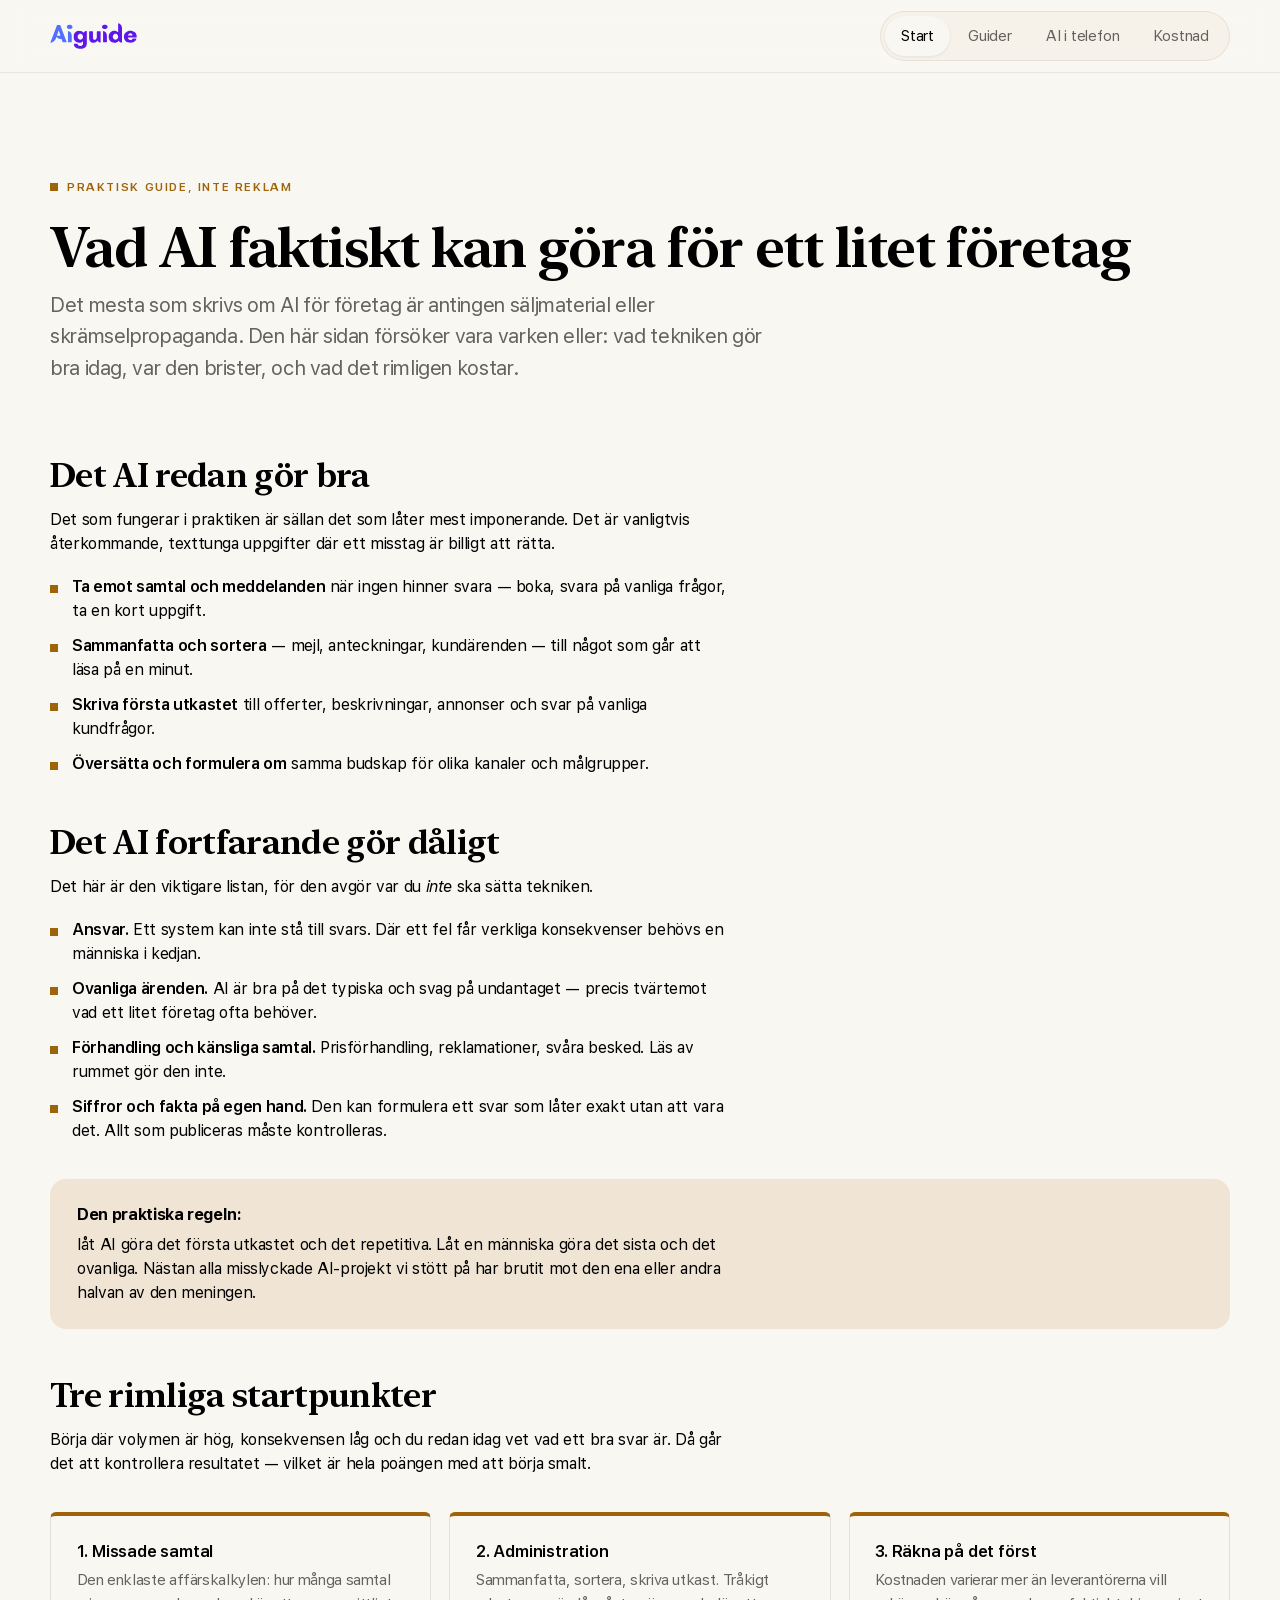
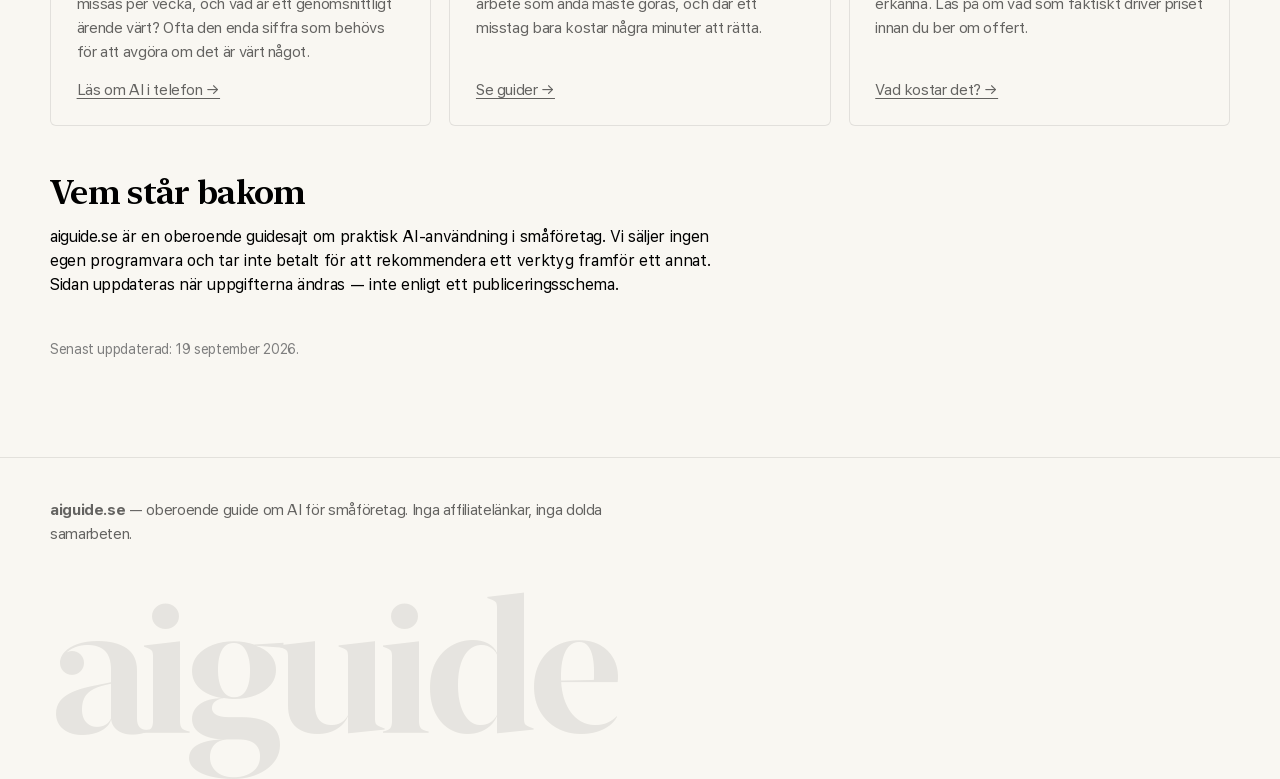
==== index.html @ eb9219ad "aiguide.se — oberoende guide om AI för småföretag Fyra sidor (start, guider, AI i telefon, kostnad) " ====
<!DOCTYPE html>
<html lang="sv">
<head>
<meta charset="utf-8">
<meta name="viewport" content="width=device-width, initial-scale=1">
<title>AI för småföretag — en praktisk guide | aiguide.se</title>
<meta name="description" content="Vad AI faktiskt gör bra och dåligt för småföretag idag. Konkreta startpunkter, rimliga kostnader och ärliga begränsningar — utan säljsnack.">
<link rel="canonical" href="https://aiguide.se/">
<link rel="icon" href="/assets/favicon.svg" type="image/svg+xml">
<link rel="apple-touch-icon" href="/assets/apple-touch-icon.png">
<link rel="preload" href="/fonts/SF-Pro-var.woff2" as="font" type="font/woff2" crossorigin>
<link rel="preload" href="/fonts/NewYork-var.woff2" as="font" type="font/woff2" crossorigin>
<link rel="stylesheet" href="/fonts/fonts.css">
<link rel="stylesheet" href="/assets/style.css">
</head>
<body class="accent-mustard">
<a class="skip" href="#main">Till innehållet</a>

<header class="site-head">
  <div class="wrap">
    <a class="brand" href="/" aria-label="Aiguide – startsida"><img src="/assets/logo.svg" alt="Aiguide" width="87" height="26"></a>
    <nav class="site-nav" aria-label="Huvudmeny">
      <a href="/" aria-current="page">Start</a>
      <a href="/guider/">Guider</a>
      <a href="/ai-telefon/">AI i telefon</a>
      <a href="/kostnad/">Kostnad</a>
    </nav>
  </div>
</header>

<main id="main">
  <div class="wrap">

    <section class="hero">
      <p class="eyebrow">Praktisk guide, inte reklam</p>
      <h1>Vad AI faktiskt kan göra för ett litet företag</h1>
      <p class="lede">
        Det mesta som skrivs om AI för företag är antingen säljmaterial eller skrämselpropaganda.
        Den här sidan försöker vara varken eller: vad tekniken gör bra idag, var den brister,
        och vad det rimligen kostar.
      </p>
    </section>

    <h2>Det AI redan gör bra</h2>
    <p>
      Det som fungerar i praktiken är sällan det som låter mest imponerande. Det är vanligtvis
      återkommande, texttunga uppgifter där ett misstag är billigt att rätta.
    </p>
    <ul class="plain">
      <li><strong>Ta emot samtal och meddelanden</strong> när ingen hinner svara — boka, svara på vanliga frågor, ta en kort uppgift.</li>
      <li><strong>Sammanfatta och sortera</strong> — mejl, anteckningar, kundärenden — till något som går att läsa på en minut.</li>
      <li><strong>Skriva första utkastet</strong> till offerter, beskrivningar, annonser och svar på vanliga kundfrågor.</li>
      <li><strong>Översätta och formulera om</strong> samma budskap för olika kanaler och målgrupper.</li>
    </ul>

    <h2>Det AI fortfarande gör dåligt</h2>
    <p>
      Det här är den viktigare listan, för den avgör var du <em>inte</em> ska sätta tekniken.
    </p>
    <ul class="plain">
      <li><strong>Ansvar.</strong> Ett system kan inte stå till svars. Där ett fel får verkliga konsekvenser behövs en människa i kedjan.</li>
      <li><strong>Ovanliga ärenden.</strong> AI är bra på det typiska och svag på undantaget — precis tvärtemot vad ett litet företag ofta behöver.</li>
      <li><strong>Förhandling och känsliga samtal.</strong> Prisförhandling, reklamationer, svåra besked. Läs av rummet gör den inte.</li>
      <li><strong>Siffror och fakta på egen hand.</strong> Den kan formulera ett svar som låter exakt utan att vara det. Allt som publiceras måste kontrolleras.</li>
    </ul>

    <div class="note">
      <p>
        <strong>Den praktiska regeln:</strong> låt AI göra det första utkastet och det repetitiva.
        Låt en människa göra det sista och det ovanliga. Nästan alla misslyckade AI-projekt vi
        stött på har brutit mot den ena eller andra halvan av den meningen.
      </p>
    </div>

    <h2>Tre rimliga startpunkter</h2>
    <p>
      Börja där volymen är hög, konsekvensen låg och du redan idag vet vad ett bra svar är.
      Då går det att kontrollera resultatet — vilket är hela poängen med att börja smalt.
    </p>

    <div class="grid">
      <div class="card">
        <h3>1. Missade samtal</h3>
        <p>
          Den enklaste affärskalkylen: hur många samtal missas per vecka, och vad är ett
          genomsnittligt ärende värt? Ofta den enda siffra som behövs för att avgöra om det är värt något.
        </p>
        <p><a href="/ai-telefon/">Läs om AI i telefon →</a></p>
      </div>
      <div class="card">
        <h3>2. Administration</h3>
        <p>
          Sammanfatta, sortera, skriva utkast. Tråkigt arbete som ändå måste göras, och där ett
          misstag bara kostar några minuter att rätta.
        </p>
        <p><a href="/guider/">Se guider →</a></p>
      </div>
      <div class="card">
        <h3>3. Räkna på det först</h3>
        <p>
          Kostnaden varierar mer än leverantörerna vill erkänna. Läs på om vad som faktiskt
          driver priset innan du ber om offert.
        </p>
        <p><a href="/kostnad/">Vad kostar det? →</a></p>
      </div>
    </div>

    <h2>Vem står bakom</h2>
    <p>
      aiguide.se är en oberoende guidesajt om praktisk AI-användning i småföretag. Vi säljer
      ingen egen programvara och tar inte betalt för att rekommendera ett verktyg framför ett annat.
      Sidan uppdateras när uppgifterna ändras — inte enligt ett publiceringsschema.
    </p>

    <p class="updated">Senast uppdaterad: 19 september 2026.</p>

  </div>
</main>

<footer class="site-foot">
  <div class="wrap">
    <p>
      <strong>aiguide.se</strong> — oberoende guide om AI för småföretag.
      Inga affiliatelänkar, inga dolda samarbeten.
    </p>
    <p class="foot-mark" aria-hidden="true">aiguide</p>
  </div>
</footer>

</body>
</html>
---- fonts/fonts.css ----
/* aiguide.se brand fonts — SF Pro (sans) + New York (serif), self-hosted variable woff2.
   Copied from the Menodi brand set so the two look like one family. Self-hosted on purpose:
   the satellite network rule forbids pulling assets cross-domain from menodi.se, and a
   network-level request would fingerprint the sites as related. */

@font-face{font-family:'SF Pro';src:url('/fonts/SF-Pro-var.woff2') format('woff2');font-weight:300 700;font-style:normal;font-display:swap;}
@font-face{font-family:'SF Pro';src:url('/fonts/SF-Pro-Italic-var.woff2') format('woff2');font-weight:300 700;font-style:italic;font-display:swap;}
@font-face{font-family:'New York';src:url('/fonts/NewYork-var.woff2') format('woff2');font-weight:400 1000;font-style:normal;font-display:swap;}
@font-face{font-family:'New York';src:url('/fonts/NewYork-Italic-var.woff2') format('woff2');font-weight:400 1000;font-style:italic;font-display:swap;}

/* Metric-matched fallbacks: the local font that renders before the brand font arrives takes up
   the same width, so the swap does not re-wrap the page. Ratios measured at text sizes
   (16-18px). Apple devices keep -apple-system ahead of the Arial fallback. */
@font-face{font-family:'SF Pro Fallback Roboto';src:local('Roboto');size-adjust:106.0%;ascent-override:89.8%;descent-override:22.8%;line-gap-override:0%}
@font-face{font-family:'SF Pro Fallback Segoe';src:local('Segoe UI');size-adjust:106.0%;ascent-override:89.8%;descent-override:22.8%;line-gap-override:0%}
@font-face{font-family:'SF Pro Fallback Arial';src:local('Arial'),local('Helvetica Neue'),local('Helvetica');size-adjust:105.4%;ascent-override:90.3%;descent-override:22.9%;line-gap-override:0%}
@font-face{font-family:'New York Fallback Georgia';src:local('Georgia');size-adjust:106.5%;ascent-override:89.4%;descent-override:22.6%;line-gap-override:0%}
@font-face{font-family:'New York Fallback Times';src:local('Times New Roman'),local('Times');size-adjust:115.5%;ascent-override:82.4%;descent-override:20.9%;line-gap-override:0%}

:root{
  --sans:'SF Pro','SF Pro Fallback Roboto','SF Pro Fallback Segoe',-apple-system,BlinkMacSystemFont,'SF Pro Fallback Arial','Segoe UI',system-ui,sans-serif;
  --serif:'New York','New York Fallback Georgia','New York Fallback Times',ui-serif,Georgia,'Times New Roman',serif;
}
---- assets/style.css ----
/* aiguide.se — warm-editorial system (Menodi design language).
   Cream "horchata" canvas, one accent per section, serif display (New York) + sans body (SF Pro),
   10px control radius, arrow-chip CTAs, stat cards with a 4px accent top-border, 8px square
   markers, giant footer wordmark. */

:root {
  /* canvas & ink — never pure white */
  --paper: #f9f7f2;
  --paper-alt: #f6f2e9;
  --paper-mid: #dfdcd4;
  --paper-deep: #f0e5d4;
  --ink: #000;
  --ink-soft: #1a1a1a;
  --ink-60: rgba(0, 0, 0, .6);
  --gray: #7f7f7f;

  /* accent family — ONE per section */
  --mustard: #9f6309;
  --poppy: #f23c00;
  --green: #007c4c;
  --sky: #006ed1;
  --blue: #273da6;
  --violet: #9b317b;

  /* geometry */
  --radius-control: 10px;
  --radius-card: 16px;
  --radius-panel: 6px;

  /* layout */
  --container-max: 1240px;
  --container-pad: 30px;
  --section-pad: 96px;
  --measure: 68ch;

  /* motion */
  --ease-delight: cubic-bezier(.19, 1, .22, 1);

  /* current section accent — overridden per page */
  --accent: var(--mustard);
}

/* per-section accents */
.accent-mustard { --accent: var(--mustard); }
.accent-poppy   { --accent: var(--poppy); }
.accent-green   { --accent: var(--green); }
.accent-sky     { --accent: var(--sky); }
.accent-blue    { --accent: var(--blue); }
.accent-violet  { --accent: var(--violet); }

* { box-sizing: border-box; }

html { -webkit-text-size-adjust: 100%; }

body {
  margin: 0;
  background: var(--paper);
  color: var(--ink);
  font-family: var(--sans);
  font-size: 1rem;
  letter-spacing: -0.36px;
  line-height: 150%;
  -webkit-font-smoothing: antialiased;
}

h1, h2, h3 {
  font-family: var(--serif);
  font-weight: 600;
  line-height: 1.12;
  letter-spacing: -0.02em;
  margin: 0 0 .6rem;
}

h1 { font-size: clamp(2.1rem, 5.2vw, 3.5rem); }
h2 { font-size: clamp(1.5rem, 3vw, 2.1rem); margin: 3rem 0 .85rem; }
h3 { font-size: 1.15rem; margin: 0 0 .5rem; }

p, li { max-width: var(--measure); }
p { margin: 0 0 1.15rem; }

a { color: inherit; text-underline-offset: 3px; }
a:hover { color: var(--accent); }

.wrap { max-width: var(--container-max); margin: 0 auto; padding: 0 var(--container-pad); }

.skip { position: absolute; left: -9999px; }
.skip:focus {
  left: 16px; top: 16px; background: var(--ink); color: var(--paper);
  padding: 12px 16px; border-radius: var(--radius-control); z-index: 100;
}

/* ---------- header: pill nav ---------- */
.site-head {
  position: sticky; top: 0; z-index: 20;
  background: rgba(249, 247, 242, .88);
  backdrop-filter: saturate(140%) blur(14px);
  border-bottom: 1px solid rgba(0, 0, 0, .07);
}
.site-head .wrap {
  display: flex; align-items: center; justify-content: space-between;
  gap: 20px; min-height: 72px;
}
.brand { display: flex; align-items: center; text-decoration: none; }
.brand img { display: block; height: 26px; width: auto; }

.site-nav {
  display: flex; gap: 2px; align-items: center;
  background: var(--paper-alt);
  border: 1px solid rgba(0, 0, 0, .07);
  border-radius: 999px;
  padding: 4px;
}
.site-nav a {
  text-decoration: none; color: var(--ink-60);
  font-size: .93rem; letter-spacing: -0.2px;
  padding: 8px 16px; border-radius: 999px;
  transition: background .25s var(--ease-delight), color .25s var(--ease-delight);
  white-space: nowrap;
}
.site-nav a:hover { color: var(--ink); }
.site-nav a[aria-current="page"] { background: var(--paper); color: var(--ink); box-shadow: 0 1px 3px rgba(0,0,0,.07); }

/* ---------- hero ---------- */
.hero { padding: clamp(52px, 8vw, 104px) 0 8px; }
.eyebrow {
  display: flex; align-items: center; gap: 9px;
  text-transform: uppercase; letter-spacing: .14em;
  font-size: .72rem; font-weight: 600; color: var(--accent);
  margin: 0 0 1.1rem;
}
.eyebrow::before {                    /* 8px square marker */
  content: ""; width: 8px; height: 8px; background: var(--accent);
  flex: none;
}
.lede {
  font-size: clamp(1.08rem, 1.6vw, 1.28rem);
  color: var(--ink-60); max-width: 60ch; line-height: 152%;
}

/* ---------- stat cards: 4px accent top-border ---------- */
.grid {
  display: grid; gap: 18px;
  grid-template-columns: repeat(auto-fit, minmax(268px, 1fr));
  margin: 2.25rem 0 3rem;
}
.card {
  position: relative;
  display: flex;
  flex-direction: column;      /* so the CTA can sit on the card floor, aligned across the row */
  background: var(--paper);
  border: 1px solid rgba(0, 0, 0, .09);
  border-top: 4px solid var(--accent);
  border-radius: var(--radius-panel);
  padding: 1.6rem 1.6rem 1.4rem;
  transition: transform .35s var(--ease-delight), box-shadow .35s var(--ease-delight);
}
.card > p:last-child { margin-top: auto; margin-bottom: 0; }
.card:hover { transform: translateY(-3px); box-shadow: 0 10px 28px rgba(0, 0, 0, .07); }
.card h3 { font-family: var(--sans); font-size: 1.02rem; font-weight: 600; letter-spacing: -0.2px; }
.card p { color: var(--ink-60); font-size: .95rem; margin: 0 0 .9rem; }

/* ---------- arrow-chip CTA ---------- */
.chip {
  display: inline-flex; align-items: center; gap: 8px;
  border: 1px solid rgba(0, 0, 0, .16);
  border-radius: var(--radius-control);
  padding: 9px 14px;
  font-size: .92rem; font-weight: 500; letter-spacing: -0.2px;
  text-decoration: none; color: var(--ink);
  background: transparent;
  white-space: nowrap;         /* keep the arrow attached to its label */
  transition: background .25s var(--ease-delight), border-color .25s var(--ease-delight), gap .25s var(--ease-delight);
}
.chip:hover { background: var(--accent); border-color: var(--accent); color: var(--paper); gap: 12px; }
.chip::after { content: "\2192"; font-size: .95em; line-height: 1; }

.card .chip { border: none; padding: 0; color: var(--accent); font-weight: 600; }
.card .chip:hover { background: transparent; color: var(--ink); }

/* ---------- callout ---------- */
.note {
  background: var(--paper-deep);
  border-radius: var(--radius-card);
  padding: 1.5rem 1.7rem;
  margin: 2.25rem 0;
}
.note p:last-child { margin-bottom: 0; }
.note strong { display: block; margin-bottom: .35rem; }

/* ---------- lists w/ square markers ---------- */
ul.plain { list-style: none; padding-left: 0; }
ul.plain > li { position: relative; padding-left: 22px; margin-bottom: .7rem; }
ul.plain > li::before {
  content: ""; position: absolute; left: 0; top: .62em;
  width: 8px; height: 8px; background: var(--accent);
}
ol { padding-left: 1.3rem; }
li { margin-bottom: .6rem; }
li strong { font-weight: 600; }

/* ---------- table ---------- */
.table-scroll { overflow-x: auto; margin: 1.75rem 0 2.5rem; }
table { border-collapse: collapse; width: 100%; min-width: 480px; font-size: .95rem; }
th, td { text-align: left; padding: .85rem 1rem; border-bottom: 1px solid rgba(0,0,0,.09); vertical-align: top; }
th {
  font-size: .72rem; text-transform: uppercase; letter-spacing: .1em;
  color: var(--ink-60); font-weight: 600; border-bottom-color: rgba(0,0,0,.16);
}
tbody tr:hover { background: var(--paper-alt); }

/* ---------- footer: giant wordmark ---------- */
.site-foot {
  border-top: 1px solid rgba(0, 0, 0, .09);
  margin-top: var(--section-pad);
  padding: 2.5rem 0 1.5rem;
  color: var(--ink-60); font-size: .93rem;
}
.site-foot a { color: var(--ink-60); }
.foot-mark {
  font-family: var(--serif); font-weight: 600;
  font-size: clamp(3.5rem, 15vw, 12rem);
  line-height: .82; letter-spacing: -0.045em;
  color: var(--ink); opacity: .07;
  margin: 2.5rem 0 0; user-select: none;
}

.updated { font-size: .87rem; color: var(--gray); margin-top: 2.5rem; }

@media (max-width: 720px) {
  :root { --container-pad: 20px; --section-pad: 64px; }
  .site-head .wrap { flex-direction: column; align-items: flex-start; gap: 12px; padding-top: 14px; padding-bottom: 14px; }
  .brand img { height: 23px; }
  .site-nav { width: 100%; overflow-x: auto; }
  .site-nav a { padding: 8px 13px; font-size: .88rem; }
  .foot-mark { opacity: .06; }
}

@media (prefers-reduced-motion: reduce) {
  * { transition: none !important; animation: none !important; }
}
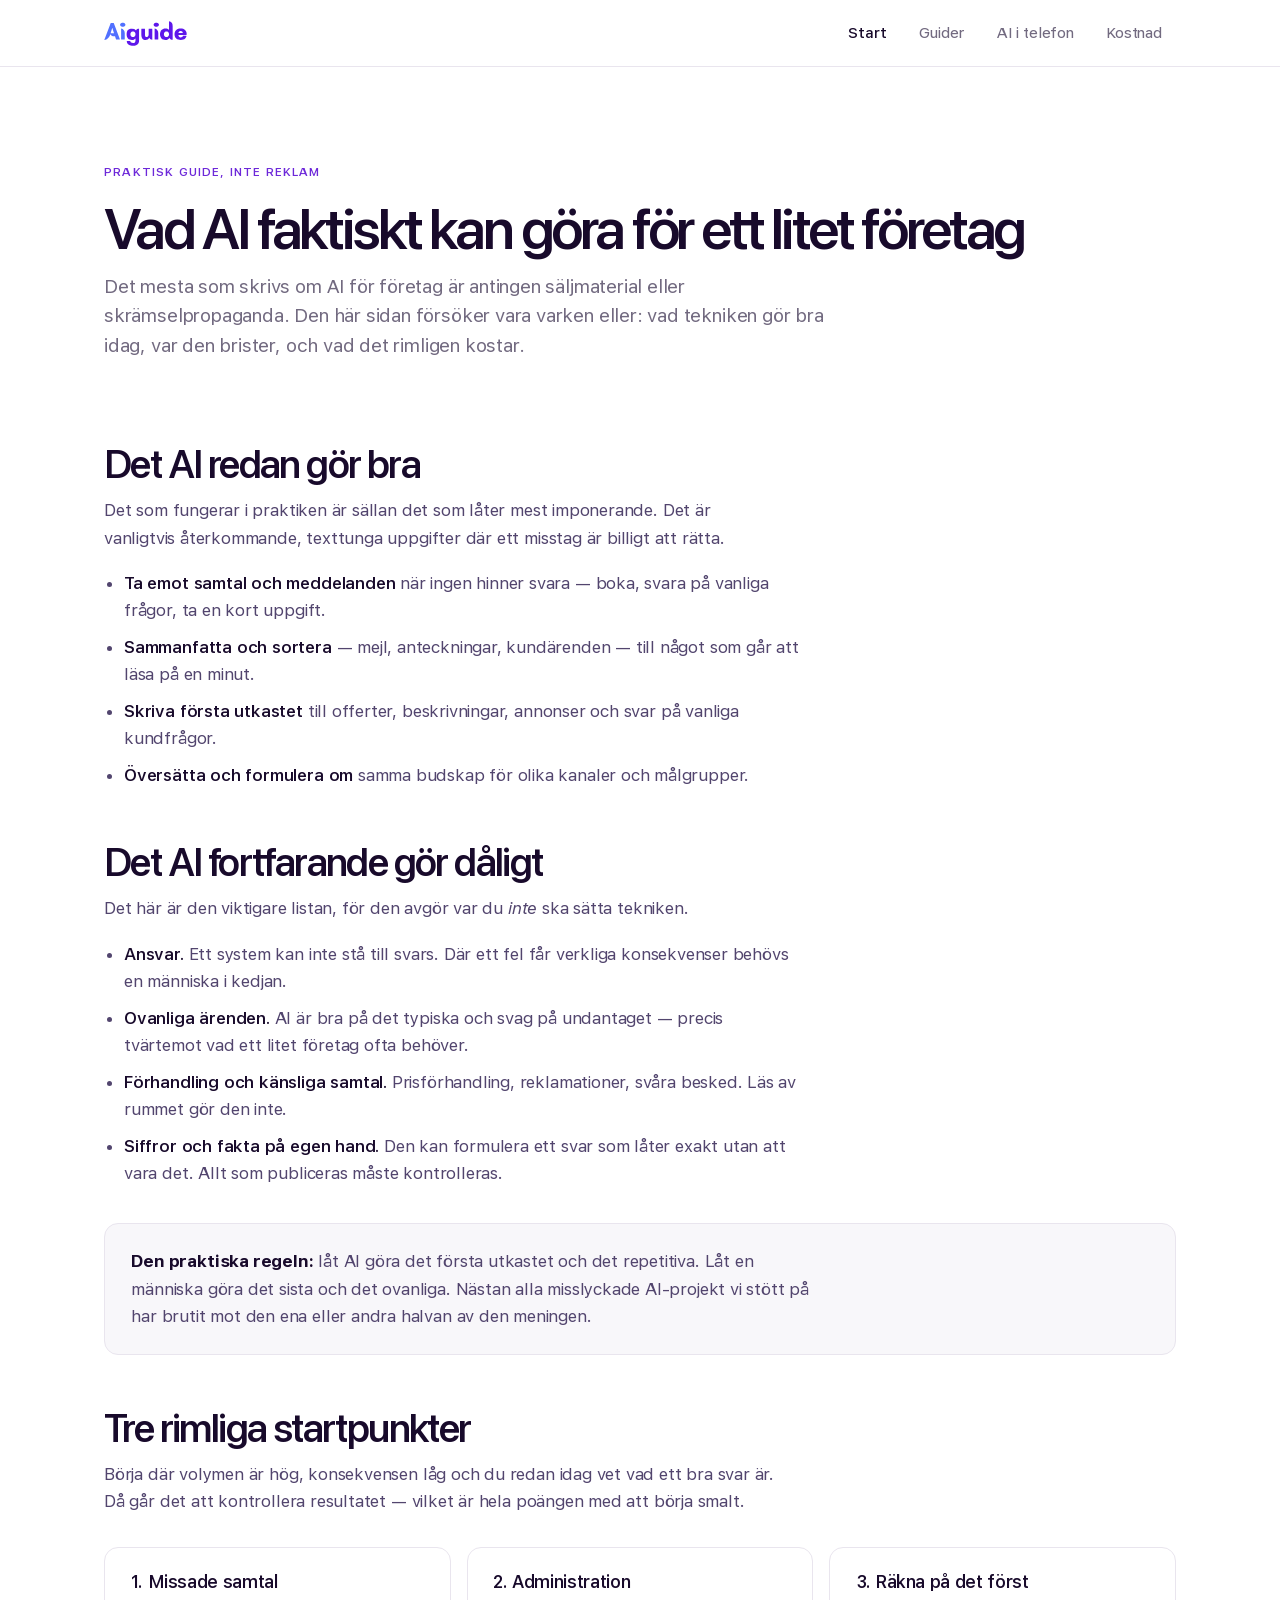
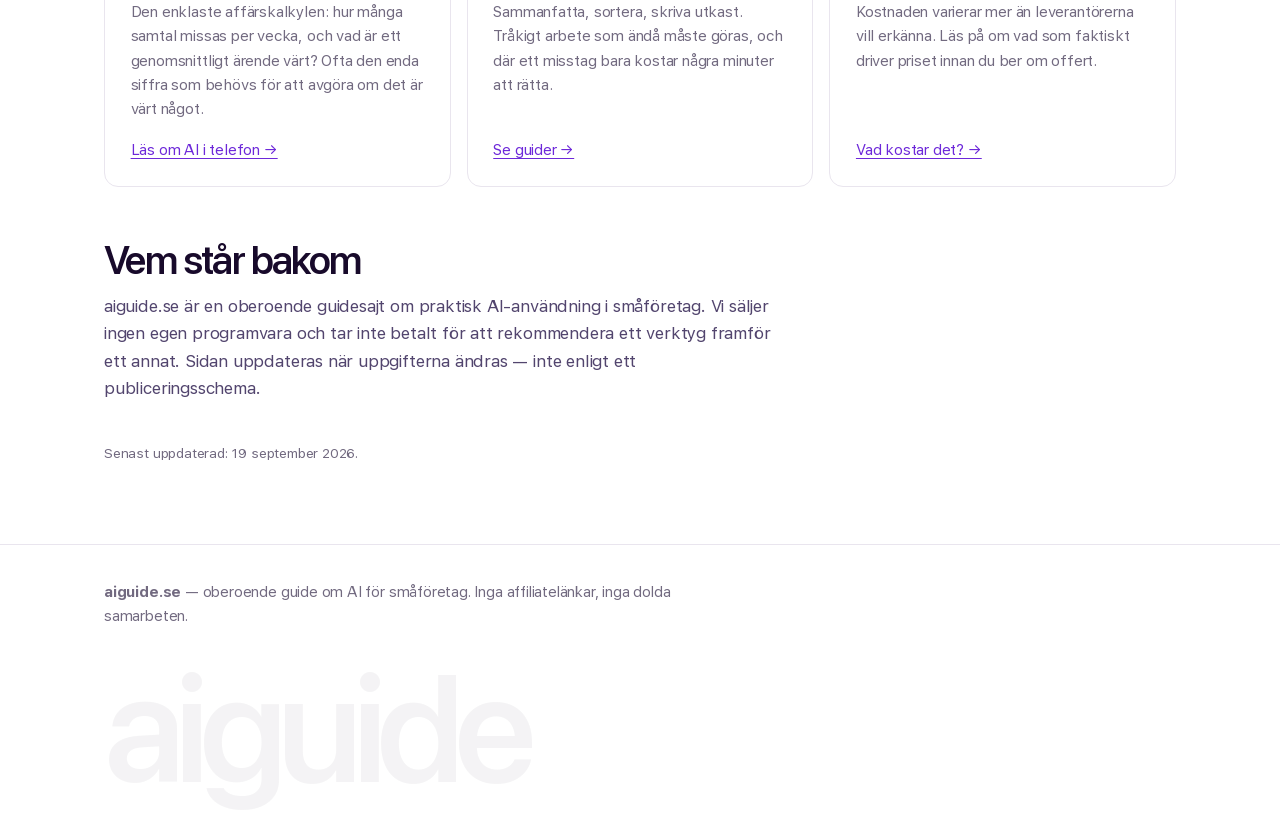
==== commit feadbc2c: "Byt till Menodi V1:s riktiga tokens — bort med cream/mustard Förra passet byggde på "warm editorial"" ====
--- a/index.html
+++ b/index.html
@@ -13,7 +13,7 @@
 <link rel="stylesheet" href="/fonts/fonts.css">
 <link rel="stylesheet" href="/assets/style.css">
 </head>
-<body class="accent-mustard">
+<body>
 <a class="skip" href="#main">Till innehållet</a>
 
 <header class="site-head">
@@ -46,7 +46,7 @@
       Det som fungerar i praktiken är sällan det som låter mest imponerande. Det är vanligtvis
       återkommande, texttunga uppgifter där ett misstag är billigt att rätta.
     </p>
-    <ul class="plain">
+    <ul>
       <li><strong>Ta emot samtal och meddelanden</strong> när ingen hinner svara — boka, svara på vanliga frågor, ta en kort uppgift.</li>
       <li><strong>Sammanfatta och sortera</strong> — mejl, anteckningar, kundärenden — till något som går att läsa på en minut.</li>
       <li><strong>Skriva första utkastet</strong> till offerter, beskrivningar, annonser och svar på vanliga kundfrågor.</li>
@@ -57,7 +57,7 @@
     <p>
       Det här är den viktigare listan, för den avgör var du <em>inte</em> ska sätta tekniken.
     </p>
-    <ul class="plain">
+    <ul>
       <li><strong>Ansvar.</strong> Ett system kan inte stå till svars. Där ett fel får verkliga konsekvenser behövs en människa i kedjan.</li>
       <li><strong>Ovanliga ärenden.</strong> AI är bra på det typiska och svag på undantaget — precis tvärtemot vad ett litet företag ofta behöver.</li>
       <li><strong>Förhandling och känsliga samtal.</strong> Prisförhandling, reklamationer, svåra besked. Läs av rummet gör den inte.</li>
--- a/assets/style.css
+++ b/assets/style.css
@@ -1,52 +1,38 @@
-/* aiguide.se — warm-editorial system (Menodi design language).
-   Cream "horchata" canvas, one accent per section, serif display (New York) + sans body (SF Pro),
-   10px control radius, arrow-chip CTAs, stat cards with a 4px accent top-border, 8px square
-   markers, giant footer wordmark. */
+/* aiguide.se — built on Menodi V1's actual tokens, read out of the shipping site
+   (Menodi/scripts/site_skin.py + the rendered homepage), not from a style guide.
+
+   V1 is: white page, one purple action colour, SF Pro headings at weight ~550 with
+   tight negative tracking (sans — NOT serif), solid 8px buttons, 14px cards, cool
+   greys. An earlier pass here used a cream/mustard "warm editorial" system borrowed
+   from an unrelated design skill; that was the wrong system and has been replaced. */
 
 :root {
-  /* canvas & ink — never pure white */
-  --paper: #f9f7f2;
-  --paper-alt: #f6f2e9;
-  --paper-mid: #dfdcd4;
-  --paper-deep: #f0e5d4;
-  --ink: #000;
-  --ink-soft: #1a1a1a;
-  --ink-60: rgba(0, 0, 0, .6);
-  --gray: #7f7f7f;
-
-  /* accent family — ONE per section */
-  --mustard: #9f6309;
-  --poppy: #f23c00;
-  --green: #007c4c;
-  --sky: #006ed1;
-  --blue: #273da6;
-  --violet: #9b317b;
+  /* surfaces */
+  --bg: #fff;
+  --soft: #f8f7fa;              /* --v1-soft  */
+  --tint: #f2eef8;              /* inner-page lavender */
+  --ink: #180A2B;
+  --ink-soft: #52456E;
+  --muted: #726a80;             /* --v1-muted */
+
+  /* one action colour */
+  --action: #6D28D9;            /* --v1-action */
+  --action-hover: #5820b2;
+  --amber: #9D5CFF;             /* brighter accent, small marks only */
+
+  /* lines */
+  --line: #e9e5ee;              /* --v1-line */
+  --line-strong: #dcd6e5;
+  --border: rgba(24, 10, 43, .09);
 
   /* geometry */
-  --radius-control: 10px;
-  --radius-card: 16px;
-  --radius-panel: 6px;
-
-  /* layout */
-  --container-max: 1240px;
-  --container-pad: 30px;
-  --section-pad: 96px;
+  --radius-btn: 8px;
+  --radius-card: 14px;
+  --shadow: 0 3px 10px #28104c12;
+
+  --wrap: 1120px;
   --measure: 68ch;
-
-  /* motion */
-  --ease-delight: cubic-bezier(.19, 1, .22, 1);
-
-  /* current section accent — overridden per page */
-  --accent: var(--mustard);
-}
-
-/* per-section accents */
-.accent-mustard { --accent: var(--mustard); }
-.accent-poppy   { --accent: var(--poppy); }
-.accent-green   { --accent: var(--green); }
-.accent-sky     { --accent: var(--sky); }
-.accent-blue    { --accent: var(--blue); }
-.accent-violet  { --accent: var(--violet); }
+}
 
 * { box-sizing: border-box; }
 
@@ -54,185 +40,168 @@
 
 body {
   margin: 0;
-  background: var(--paper);
+  background: var(--bg);
+  color: var(--ink-soft);
+  font-family: var(--sans);
+  font-size: 17px;
+  line-height: 1.6;
+  letter-spacing: -0.011em;
+  -webkit-font-smoothing: antialiased;
+}
+
+/* V1 headings: sans, heavy-ish, tightly tracked. */
+h1, h2, h3 {
+  font-family: var(--sans);
   color: var(--ink);
-  font-family: var(--sans);
-  font-size: 1rem;
-  letter-spacing: -0.36px;
-  line-height: 150%;
-  -webkit-font-smoothing: antialiased;
-}
-
-h1, h2, h3 {
-  font-family: var(--serif);
-  font-weight: 600;
-  line-height: 1.12;
-  letter-spacing: -0.02em;
-  margin: 0 0 .6rem;
-}
-
-h1 { font-size: clamp(2.1rem, 5.2vw, 3.5rem); }
-h2 { font-size: clamp(1.5rem, 3vw, 2.1rem); margin: 3rem 0 .85rem; }
-h3 { font-size: 1.15rem; margin: 0 0 .5rem; }
+  line-height: 1.075;
+  margin: 0 0 .7rem;
+  text-wrap: balance;
+}
+h1 { font-size: clamp(2.35rem, 5.3vw, 3.6rem); font-weight: 560; letter-spacing: -.055em; }
+h2 { font-size: clamp(1.7rem, 3.2vw, 2.5rem); font-weight: 550; letter-spacing: -.04em; margin-top: 3.25rem; }
+h3 { font-size: 1.1rem; font-weight: 550; letter-spacing: -.02em; }
 
 p, li { max-width: var(--measure); }
 p { margin: 0 0 1.15rem; }
 
-a { color: inherit; text-underline-offset: 3px; }
-a:hover { color: var(--accent); }
-
-.wrap { max-width: var(--container-max); margin: 0 auto; padding: 0 var(--container-pad); }
+a { color: var(--action); text-underline-offset: 3px; }
+a:hover { color: var(--action-hover); }
+
+.wrap { max-width: var(--wrap); margin: 0 auto; padding: 0 24px; }
 
 .skip { position: absolute; left: -9999px; }
 .skip:focus {
-  left: 16px; top: 16px; background: var(--ink); color: var(--paper);
-  padding: 12px 16px; border-radius: var(--radius-control); z-index: 100;
-}
-
-/* ---------- header: pill nav ---------- */
+  left: 16px; top: 16px; background: var(--action); color: #fff;
+  padding: 12px 16px; border-radius: var(--radius-btn); z-index: 100;
+}
+
+/* ---------- header ---------- */
 .site-head {
   position: sticky; top: 0; z-index: 20;
-  background: rgba(249, 247, 242, .88);
-  backdrop-filter: saturate(140%) blur(14px);
-  border-bottom: 1px solid rgba(0, 0, 0, .07);
+  background: rgba(255, 255, 255, .85);
+  backdrop-filter: saturate(180%) blur(12px);
+  border-bottom: 1px solid var(--line);
 }
 .site-head .wrap {
   display: flex; align-items: center; justify-content: space-between;
-  gap: 20px; min-height: 72px;
+  gap: 24px; min-height: 66px;
 }
 .brand { display: flex; align-items: center; text-decoration: none; }
-.brand img { display: block; height: 26px; width: auto; }
-
-.site-nav {
-  display: flex; gap: 2px; align-items: center;
-  background: var(--paper-alt);
-  border: 1px solid rgba(0, 0, 0, .07);
-  border-radius: 999px;
-  padding: 4px;
-}
+.brand img { display: block; height: 25px; width: auto; }
+
+.site-nav { display: flex; gap: 4px; align-items: center; }
 .site-nav a {
-  text-decoration: none; color: var(--ink-60);
-  font-size: .93rem; letter-spacing: -0.2px;
-  padding: 8px 16px; border-radius: 999px;
-  transition: background .25s var(--ease-delight), color .25s var(--ease-delight);
+  text-decoration: none; color: var(--muted);
+  font-size: .94rem; font-weight: 450; letter-spacing: -.01em;
+  padding: 7px 14px; border-radius: var(--radius-btn);
+  transition: color .18s, background .18s;
   white-space: nowrap;
 }
-.site-nav a:hover { color: var(--ink); }
-.site-nav a[aria-current="page"] { background: var(--paper); color: var(--ink); box-shadow: 0 1px 3px rgba(0,0,0,.07); }
+.site-nav a:hover { color: var(--ink); background: var(--soft); }
+.site-nav a[aria-current="page"] { color: var(--ink); font-weight: 500; }
 
 /* ---------- hero ---------- */
-.hero { padding: clamp(52px, 8vw, 104px) 0 8px; }
+.hero { padding: clamp(56px, 8vw, 96px) 0 12px; }
 .eyebrow {
-  display: flex; align-items: center; gap: 9px;
-  text-transform: uppercase; letter-spacing: .14em;
-  font-size: .72rem; font-weight: 600; color: var(--accent);
-  margin: 0 0 1.1rem;
-}
-.eyebrow::before {                    /* 8px square marker */
-  content: ""; width: 8px; height: 8px; background: var(--accent);
-  flex: none;
+  text-transform: uppercase; letter-spacing: .1em;
+  font-size: .73rem; font-weight: 550; color: var(--action);
+  margin: 0 0 1.05rem;
 }
 .lede {
-  font-size: clamp(1.08rem, 1.6vw, 1.28rem);
-  color: var(--ink-60); max-width: 60ch; line-height: 152%;
-}
-
-/* ---------- stat cards: 4px accent top-border ---------- */
+  font-size: clamp(1.06rem, 1.5vw, 1.22rem);
+  color: var(--muted); max-width: 62ch; line-height: 1.55;
+}
+
+/* ---------- buttons (V1 .v1-button) ---------- */
+.btn {
+  display: inline-flex; align-items: center; justify-content: center;
+  gap: 12px; min-height: 46px; padding: 0 22px;
+  background: var(--action); color: #fff;
+  border: 1px solid var(--action); border-radius: var(--radius-btn);
+  font: 500 15px/1.2 var(--sans); text-decoration: none;
+  white-space: nowrap; transition: background .18s, box-shadow .18s;
+}
+.btn:hover { background: var(--action-hover); border-color: var(--action-hover); color: #fff; box-shadow: var(--shadow); }
+
+/* inline text CTA */
+.link-cta {
+  display: inline-flex; align-items: center; gap: 7px;
+  font-weight: 550; font-size: .95rem; text-decoration: none;
+  color: var(--action); white-space: nowrap;
+}
+.link-cta:hover { color: var(--action-hover); }
+.link-cta::after { content: "\2192"; transition: transform .18s; }
+.link-cta:hover::after { transform: translateX(3px); }
+
+/* ---------- cards ---------- */
 .grid {
-  display: grid; gap: 18px;
+  display: grid; gap: 16px;
   grid-template-columns: repeat(auto-fit, minmax(268px, 1fr));
-  margin: 2.25rem 0 3rem;
+  margin: 2rem 0 2.75rem;
 }
 .card {
-  position: relative;
-  display: flex;
-  flex-direction: column;      /* so the CTA can sit on the card floor, aligned across the row */
-  background: var(--paper);
-  border: 1px solid rgba(0, 0, 0, .09);
-  border-top: 4px solid var(--accent);
-  border-radius: var(--radius-panel);
-  padding: 1.6rem 1.6rem 1.4rem;
-  transition: transform .35s var(--ease-delight), box-shadow .35s var(--ease-delight);
-}
+  display: flex; flex-direction: column;
+  background: var(--bg);
+  border: 1px solid var(--line);
+  border-radius: var(--radius-card);
+  padding: 1.55rem 1.6rem 1.5rem;
+  transition: border-color .18s, box-shadow .18s;
+}
+.card:hover { border-color: var(--line-strong); box-shadow: var(--shadow); }
+.card h3 { margin-bottom: .5rem; }
+.card p { color: var(--muted); font-size: .95rem; margin: 0 0 1rem; }
 .card > p:last-child { margin-top: auto; margin-bottom: 0; }
-.card:hover { transform: translateY(-3px); box-shadow: 0 10px 28px rgba(0, 0, 0, .07); }
-.card h3 { font-family: var(--sans); font-size: 1.02rem; font-weight: 600; letter-spacing: -0.2px; }
-.card p { color: var(--ink-60); font-size: .95rem; margin: 0 0 .9rem; }
-
-/* ---------- arrow-chip CTA ---------- */
-.chip {
-  display: inline-flex; align-items: center; gap: 8px;
-  border: 1px solid rgba(0, 0, 0, .16);
-  border-radius: var(--radius-control);
-  padding: 9px 14px;
-  font-size: .92rem; font-weight: 500; letter-spacing: -0.2px;
-  text-decoration: none; color: var(--ink);
-  background: transparent;
-  white-space: nowrap;         /* keep the arrow attached to its label */
-  transition: background .25s var(--ease-delight), border-color .25s var(--ease-delight), gap .25s var(--ease-delight);
-}
-.chip:hover { background: var(--accent); border-color: var(--accent); color: var(--paper); gap: 12px; }
-.chip::after { content: "\2192"; font-size: .95em; line-height: 1; }
-
-.card .chip { border: none; padding: 0; color: var(--accent); font-weight: 600; }
-.card .chip:hover { background: transparent; color: var(--ink); }
 
 /* ---------- callout ---------- */
 .note {
-  background: var(--paper-deep);
+  background: var(--soft);
+  border: 1px solid var(--line);
   border-radius: var(--radius-card);
-  padding: 1.5rem 1.7rem;
+  padding: 1.5rem 1.65rem;
   margin: 2.25rem 0;
 }
 .note p:last-child { margin-bottom: 0; }
-.note strong { display: block; margin-bottom: .35rem; }
-
-/* ---------- lists w/ square markers ---------- */
-ul.plain { list-style: none; padding-left: 0; }
-ul.plain > li { position: relative; padding-left: 22px; margin-bottom: .7rem; }
-ul.plain > li::before {
-  content: ""; position: absolute; left: 0; top: .62em;
-  width: 8px; height: 8px; background: var(--accent);
-}
-ol { padding-left: 1.3rem; }
+.note strong { color: var(--ink); }
+
+/* ---------- lists ---------- */
+ul, ol { padding-left: 1.25rem; }
 li { margin-bottom: .6rem; }
-li strong { font-weight: 600; }
+li strong { color: var(--ink); font-weight: 550; }
 
 /* ---------- table ---------- */
-.table-scroll { overflow-x: auto; margin: 1.75rem 0 2.5rem; }
+.table-scroll { overflow-x: auto; margin: 1.75rem 0 2.5rem; border: 1px solid var(--line); border-radius: var(--radius-card); }
 table { border-collapse: collapse; width: 100%; min-width: 480px; font-size: .95rem; }
-th, td { text-align: left; padding: .85rem 1rem; border-bottom: 1px solid rgba(0,0,0,.09); vertical-align: top; }
+th, td { text-align: left; padding: .85rem 1.05rem; border-bottom: 1px solid var(--line); vertical-align: top; }
 th {
-  font-size: .72rem; text-transform: uppercase; letter-spacing: .1em;
-  color: var(--ink-60); font-weight: 600; border-bottom-color: rgba(0,0,0,.16);
-}
-tbody tr:hover { background: var(--paper-alt); }
-
-/* ---------- footer: giant wordmark ---------- */
+  font-size: .72rem; text-transform: uppercase; letter-spacing: .08em;
+  color: var(--muted); font-weight: 550; background: var(--soft);
+}
+tbody tr:last-child td { border-bottom: 0; }
+
+/* ---------- footer ---------- */
 .site-foot {
-  border-top: 1px solid rgba(0, 0, 0, .09);
-  margin-top: var(--section-pad);
-  padding: 2.5rem 0 1.5rem;
-  color: var(--ink-60); font-size: .93rem;
-}
-.site-foot a { color: var(--ink-60); }
+  border-top: 1px solid var(--line);
+  margin-top: 5rem; padding: 2.25rem 0 1.25rem;
+  color: var(--muted); font-size: .92rem;
+}
+.site-foot a { color: var(--muted); }
 .foot-mark {
-  font-family: var(--serif); font-weight: 600;
-  font-size: clamp(3.5rem, 15vw, 12rem);
-  line-height: .82; letter-spacing: -0.045em;
-  color: var(--ink); opacity: .07;
-  margin: 2.5rem 0 0; user-select: none;
-}
-
-.updated { font-size: .87rem; color: var(--gray); margin-top: 2.5rem; }
+  font-family: var(--sans); font-weight: 560;
+  font-size: clamp(3rem, 13vw, 9.5rem);
+  line-height: .85; letter-spacing: -.06em;
+  color: var(--ink); opacity: .045;
+  margin: 2.25rem 0 0; user-select: none;
+}
+
+.updated { font-size: .86rem; color: var(--muted); margin-top: 2.5rem; }
 
 @media (max-width: 720px) {
-  :root { --container-pad: 20px; --section-pad: 64px; }
-  .site-head .wrap { flex-direction: column; align-items: flex-start; gap: 12px; padding-top: 14px; padding-bottom: 14px; }
-  .brand img { height: 23px; }
+  body { font-size: 16px; }
+  .site-head .wrap { flex-direction: column; align-items: flex-start; gap: 10px; padding-top: 13px; padding-bottom: 13px; }
+  .brand img { height: 22px; }
   .site-nav { width: 100%; overflow-x: auto; }
-  .site-nav a { padding: 8px 13px; font-size: .88rem; }
-  .foot-mark { opacity: .06; }
+  .site-nav a { padding: 7px 11px; font-size: .89rem; }
+  h2 { margin-top: 2.5rem; }
 }
 
 @media (prefers-reduced-motion: reduce) {
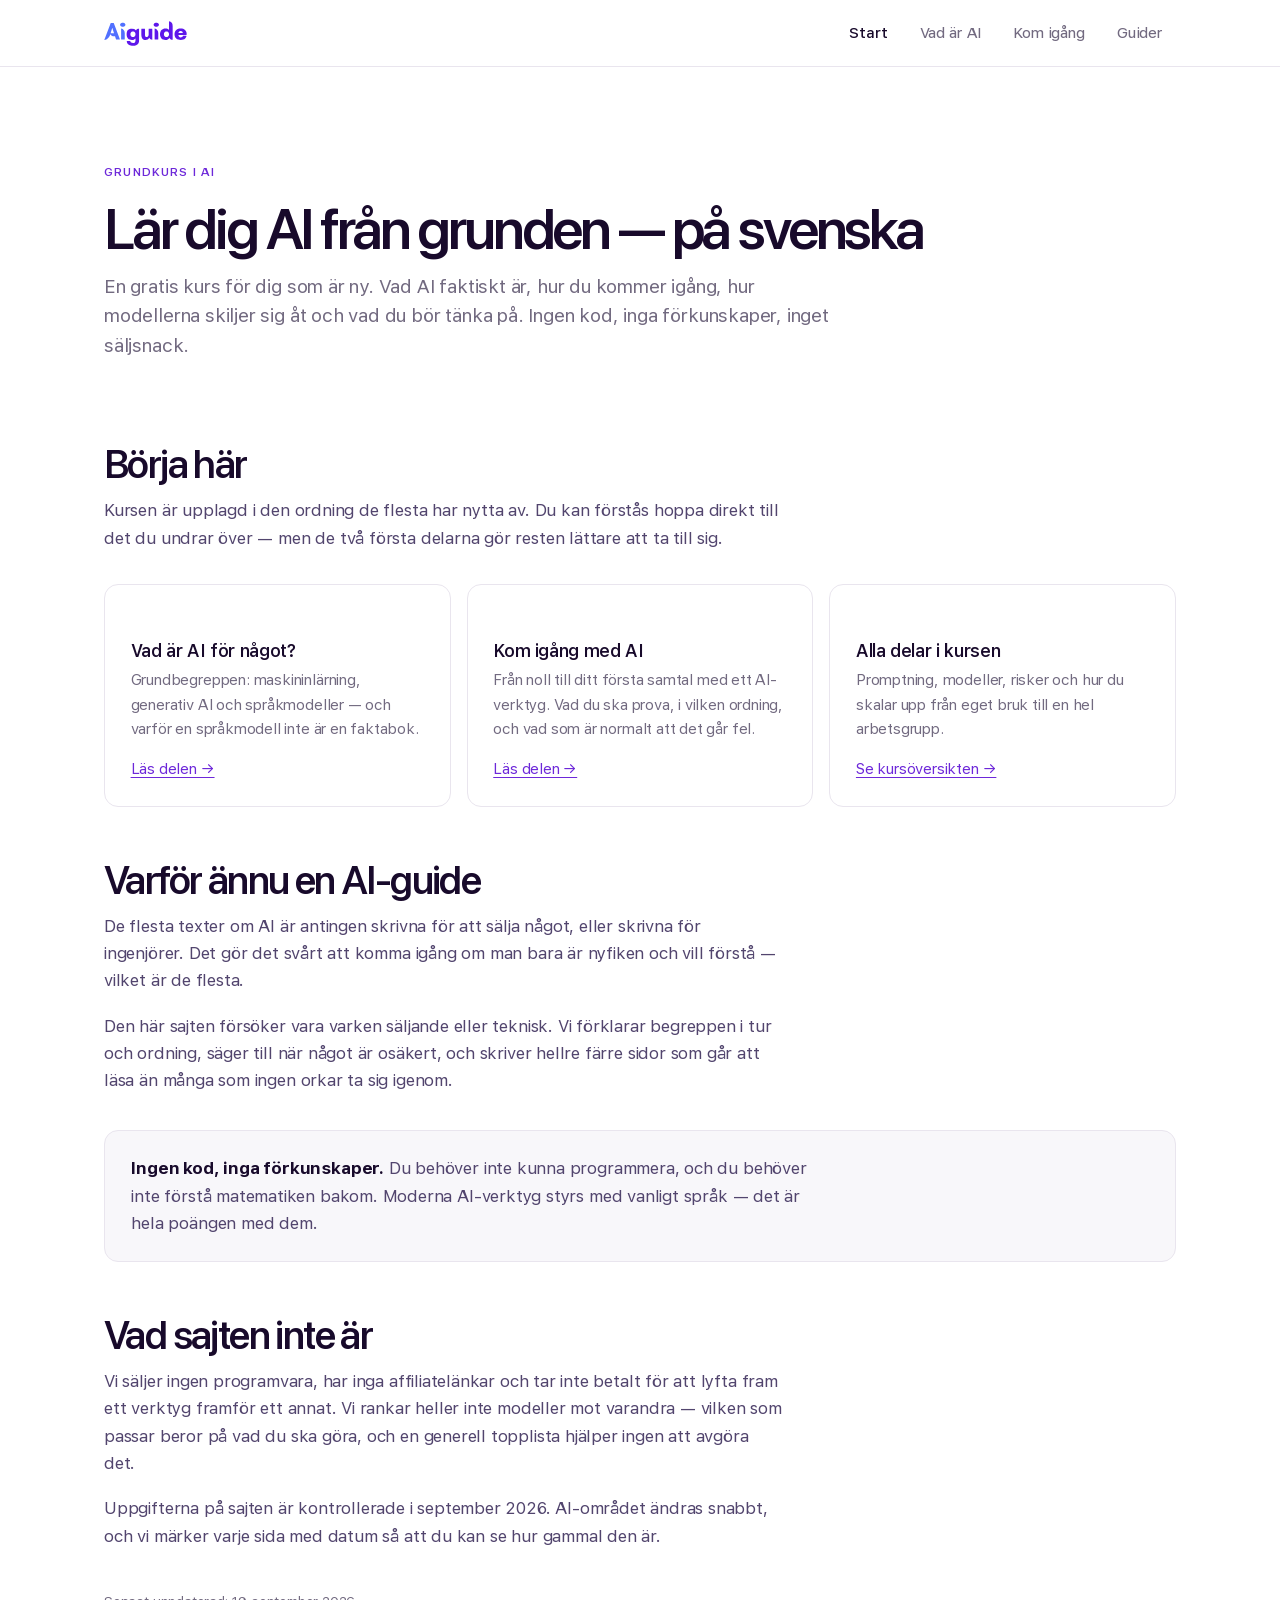
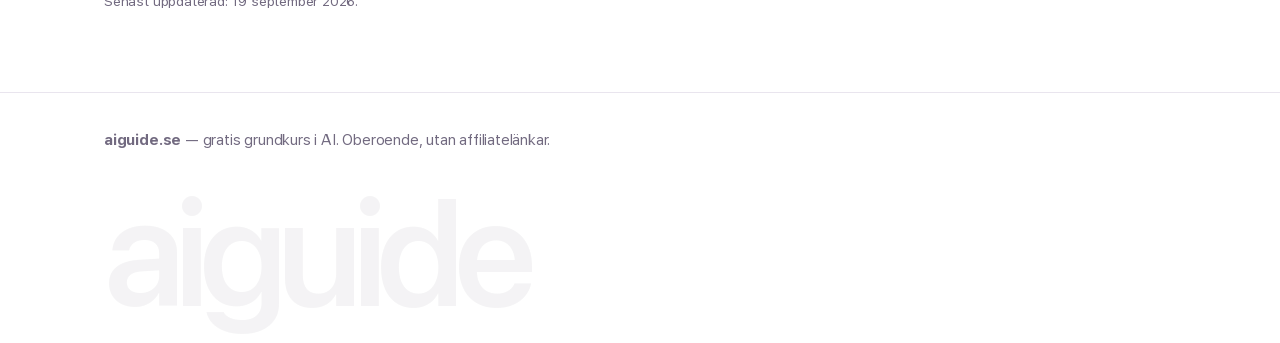
==== commit c2759c29: "Ny inriktning: grundkurs i AI istället för småföretag Struktur efter internetkunskaps "Grundkurs i A" ====
--- a/index.html
+++ b/index.html
@@ -3,13 +3,12 @@
 <head>
 <meta charset="utf-8">
 <meta name="viewport" content="width=device-width, initial-scale=1">
-<title>AI för småföretag — en praktisk guide | aiguide.se</title>
-<meta name="description" content="Vad AI faktiskt gör bra och dåligt för småföretag idag. Konkreta startpunkter, rimliga kostnader och ärliga begränsningar — utan säljsnack.">
+<title>aiguide.se — grundkurs i AI på svenska</title>
+<meta name="description" content="En gratis grundkurs i AI på svenska. Vad AI är, hur du kommer igång, hur olika modeller skiljer sig och vad du bör tänka på. Förklarande, inte säljande.">
 <link rel="canonical" href="https://aiguide.se/">
 <link rel="icon" href="/assets/favicon.svg" type="image/svg+xml">
 <link rel="apple-touch-icon" href="/assets/apple-touch-icon.png">
 <link rel="preload" href="/fonts/SF-Pro-var.woff2" as="font" type="font/woff2" crossorigin>
-<link rel="preload" href="/fonts/NewYork-var.woff2" as="font" type="font/woff2" crossorigin>
 <link rel="stylesheet" href="/fonts/fonts.css">
 <link rel="stylesheet" href="/assets/style.css">
 </head>
@@ -21,9 +20,9 @@
     <a class="brand" href="/" aria-label="Aiguide – startsida"><img src="/assets/logo.svg" alt="Aiguide" width="87" height="26"></a>
     <nav class="site-nav" aria-label="Huvudmeny">
       <a href="/" aria-current="page">Start</a>
+      <a href="/vad-ar-ai/">Vad är AI</a>
+      <a href="/kom-igang/">Kom igång</a>
       <a href="/guider/">Guider</a>
-      <a href="/ai-telefon/">AI i telefon</a>
-      <a href="/kostnad/">Kostnad</a>
     </nav>
   </div>
 </header>
@@ -32,84 +31,76 @@
   <div class="wrap">
 
     <section class="hero">
-      <p class="eyebrow">Praktisk guide, inte reklam</p>
-      <h1>Vad AI faktiskt kan göra för ett litet företag</h1>
+      <p class="eyebrow">Grundkurs i AI</p>
+      <h1>Lär dig AI från grunden — på svenska</h1>
       <p class="lede">
-        Det mesta som skrivs om AI för företag är antingen säljmaterial eller skrämselpropaganda.
-        Den här sidan försöker vara varken eller: vad tekniken gör bra idag, var den brister,
-        och vad det rimligen kostar.
+        En gratis kurs för dig som är ny. Vad AI faktiskt är, hur du kommer igång, hur modellerna
+        skiljer sig åt och vad du bör tänka på. Ingen kod, inga förkunskaper, inget säljsnack.
       </p>
     </section>
 
-    <h2>Det AI redan gör bra</h2>
+    <h2>Börja här</h2>
     <p>
-      Det som fungerar i praktiken är sällan det som låter mest imponerande. Det är vanligtvis
-      återkommande, texttunga uppgifter där ett misstag är billigt att rätta.
-    </p>
-    <ul>
-      <li><strong>Ta emot samtal och meddelanden</strong> när ingen hinner svara — boka, svara på vanliga frågor, ta en kort uppgift.</li>
-      <li><strong>Sammanfatta och sortera</strong> — mejl, anteckningar, kundärenden — till något som går att läsa på en minut.</li>
-      <li><strong>Skriva första utkastet</strong> till offerter, beskrivningar, annonser och svar på vanliga kundfrågor.</li>
-      <li><strong>Översätta och formulera om</strong> samma budskap för olika kanaler och målgrupper.</li>
-    </ul>
-
-    <h2>Det AI fortfarande gör dåligt</h2>
-    <p>
-      Det här är den viktigare listan, för den avgör var du <em>inte</em> ska sätta tekniken.
-    </p>
-    <ul>
-      <li><strong>Ansvar.</strong> Ett system kan inte stå till svars. Där ett fel får verkliga konsekvenser behövs en människa i kedjan.</li>
-      <li><strong>Ovanliga ärenden.</strong> AI är bra på det typiska och svag på undantaget — precis tvärtemot vad ett litet företag ofta behöver.</li>
-      <li><strong>Förhandling och känsliga samtal.</strong> Prisförhandling, reklamationer, svåra besked. Läs av rummet gör den inte.</li>
-      <li><strong>Siffror och fakta på egen hand.</strong> Den kan formulera ett svar som låter exakt utan att vara det. Allt som publiceras måste kontrolleras.</li>
-    </ul>
-
-    <div class="note">
-      <p>
-        <strong>Den praktiska regeln:</strong> låt AI göra det första utkastet och det repetitiva.
-        Låt en människa göra det sista och det ovanliga. Nästan alla misslyckade AI-projekt vi
-        stött på har brutit mot den ena eller andra halvan av den meningen.
-      </p>
-    </div>
-
-    <h2>Tre rimliga startpunkter</h2>
-    <p>
-      Börja där volymen är hög, konsekvensen låg och du redan idag vet vad ett bra svar är.
-      Då går det att kontrollera resultatet — vilket är hela poängen med att börja smalt.
+      Kursen är upplagd i den ordning de flesta har nytta av. Du kan förstås hoppa direkt till
+      det du undrar över — men de två första delarna gör resten lättare att ta till sig.
     </p>
 
     <div class="grid">
       <div class="card">
-        <h3>1. Missade samtal</h3>
+        <h3>Vad är AI för något?</h3>
         <p>
-          Den enklaste affärskalkylen: hur många samtal missas per vecka, och vad är ett
-          genomsnittligt ärende värt? Ofta den enda siffra som behövs för att avgöra om det är värt något.
+          Grundbegreppen: maskininlärning, generativ AI och språkmodeller — och varför en
+          språkmodell inte är en faktabok.
         </p>
-        <p><a href="/ai-telefon/">Läs om AI i telefon →</a></p>
+        <p><a href="/vad-ar-ai/">Läs delen →</a></p>
       </div>
       <div class="card">
-        <h3>2. Administration</h3>
+        <h3>Kom igång med AI</h3>
         <p>
-          Sammanfatta, sortera, skriva utkast. Tråkigt arbete som ändå måste göras, och där ett
-          misstag bara kostar några minuter att rätta.
+          Från noll till ditt första samtal med ett AI-verktyg. Vad du ska prova, i vilken
+          ordning, och vad som är normalt att det går fel.
         </p>
-        <p><a href="/guider/">Se guider →</a></p>
+        <p><a href="/kom-igang/">Läs delen →</a></p>
       </div>
       <div class="card">
-        <h3>3. Räkna på det först</h3>
+        <h3>Alla delar i kursen</h3>
         <p>
-          Kostnaden varierar mer än leverantörerna vill erkänna. Läs på om vad som faktiskt
-          driver priset innan du ber om offert.
+          Promptning, modeller, risker och hur du skalar upp från eget bruk till en hel
+          arbetsgrupp.
         </p>
-        <p><a href="/kostnad/">Vad kostar det? →</a></p>
+        <p><a href="/guider/">Se kursöversikten →</a></p>
       </div>
     </div>
 
-    <h2>Vem står bakom</h2>
+    <h2>Varför ännu en AI-guide</h2>
     <p>
-      aiguide.se är en oberoende guidesajt om praktisk AI-användning i småföretag. Vi säljer
-      ingen egen programvara och tar inte betalt för att rekommendera ett verktyg framför ett annat.
-      Sidan uppdateras när uppgifterna ändras — inte enligt ett publiceringsschema.
+      De flesta texter om AI är antingen skrivna för att sälja något, eller skrivna för
+      ingenjörer. Det gör det svårt att komma igång om man bara är nyfiken och vill förstå —
+      vilket är de flesta.
+    </p>
+    <p>
+      Den här sajten försöker vara varken säljande eller teknisk. Vi förklarar begreppen i tur
+      och ordning, säger till när något är osäkert, och skriver hellre färre sidor som går att
+      läsa än många som ingen orkar ta sig igenom.
+    </p>
+
+    <div class="note">
+      <p>
+        <strong>Ingen kod, inga förkunskaper.</strong> Du behöver inte kunna programmera, och du
+        behöver inte förstå matematiken bakom. Moderna AI-verktyg styrs med vanligt språk — det är
+        hela poängen med dem.
+      </p>
+    </div>
+
+    <h2>Vad sajten inte är</h2>
+    <p>
+      Vi säljer ingen programvara, har inga affiliatelänkar och tar inte betalt för att lyfta fram
+      ett verktyg framför ett annat. Vi rankar heller inte modeller mot varandra — vilken som
+      passar beror på vad du ska göra, och en generell topplista hjälper ingen att avgöra det.
+    </p>
+    <p>
+      Uppgifterna på sajten är kontrollerade i september 2026. AI-området ändras snabbt, och vi
+      märker varje sida med datum så att du kan se hur gammal den är.
     </p>
 
     <p class="updated">Senast uppdaterad: 19 september 2026.</p>
@@ -120,8 +111,7 @@
 <footer class="site-foot">
   <div class="wrap">
     <p>
-      <strong>aiguide.se</strong> — oberoende guide om AI för småföretag.
-      Inga affiliatelänkar, inga dolda samarbeten.
+      <strong>aiguide.se</strong> — gratis grundkurs i AI. Oberoende, utan affiliatelänkar.
     </p>
     <p class="foot-mark" aria-hidden="true">aiguide</p>
   </div>
--- a/assets/style.css
+++ b/assets/style.css
@@ -59,7 +59,7 @@
 }
 h1 { font-size: clamp(2.35rem, 5.3vw, 3.6rem); font-weight: 560; letter-spacing: -.055em; }
 h2 { font-size: clamp(1.7rem, 3.2vw, 2.5rem); font-weight: 550; letter-spacing: -.04em; margin-top: 3.25rem; }
-h3 { font-size: 1.1rem; font-weight: 550; letter-spacing: -.02em; }
+h3 { font-size: 1.1rem; font-weight: 550; letter-spacing: -.02em; margin-top: 2rem; }
 
 p, li { max-width: var(--measure); }
 p { margin: 0 0 1.15rem; }
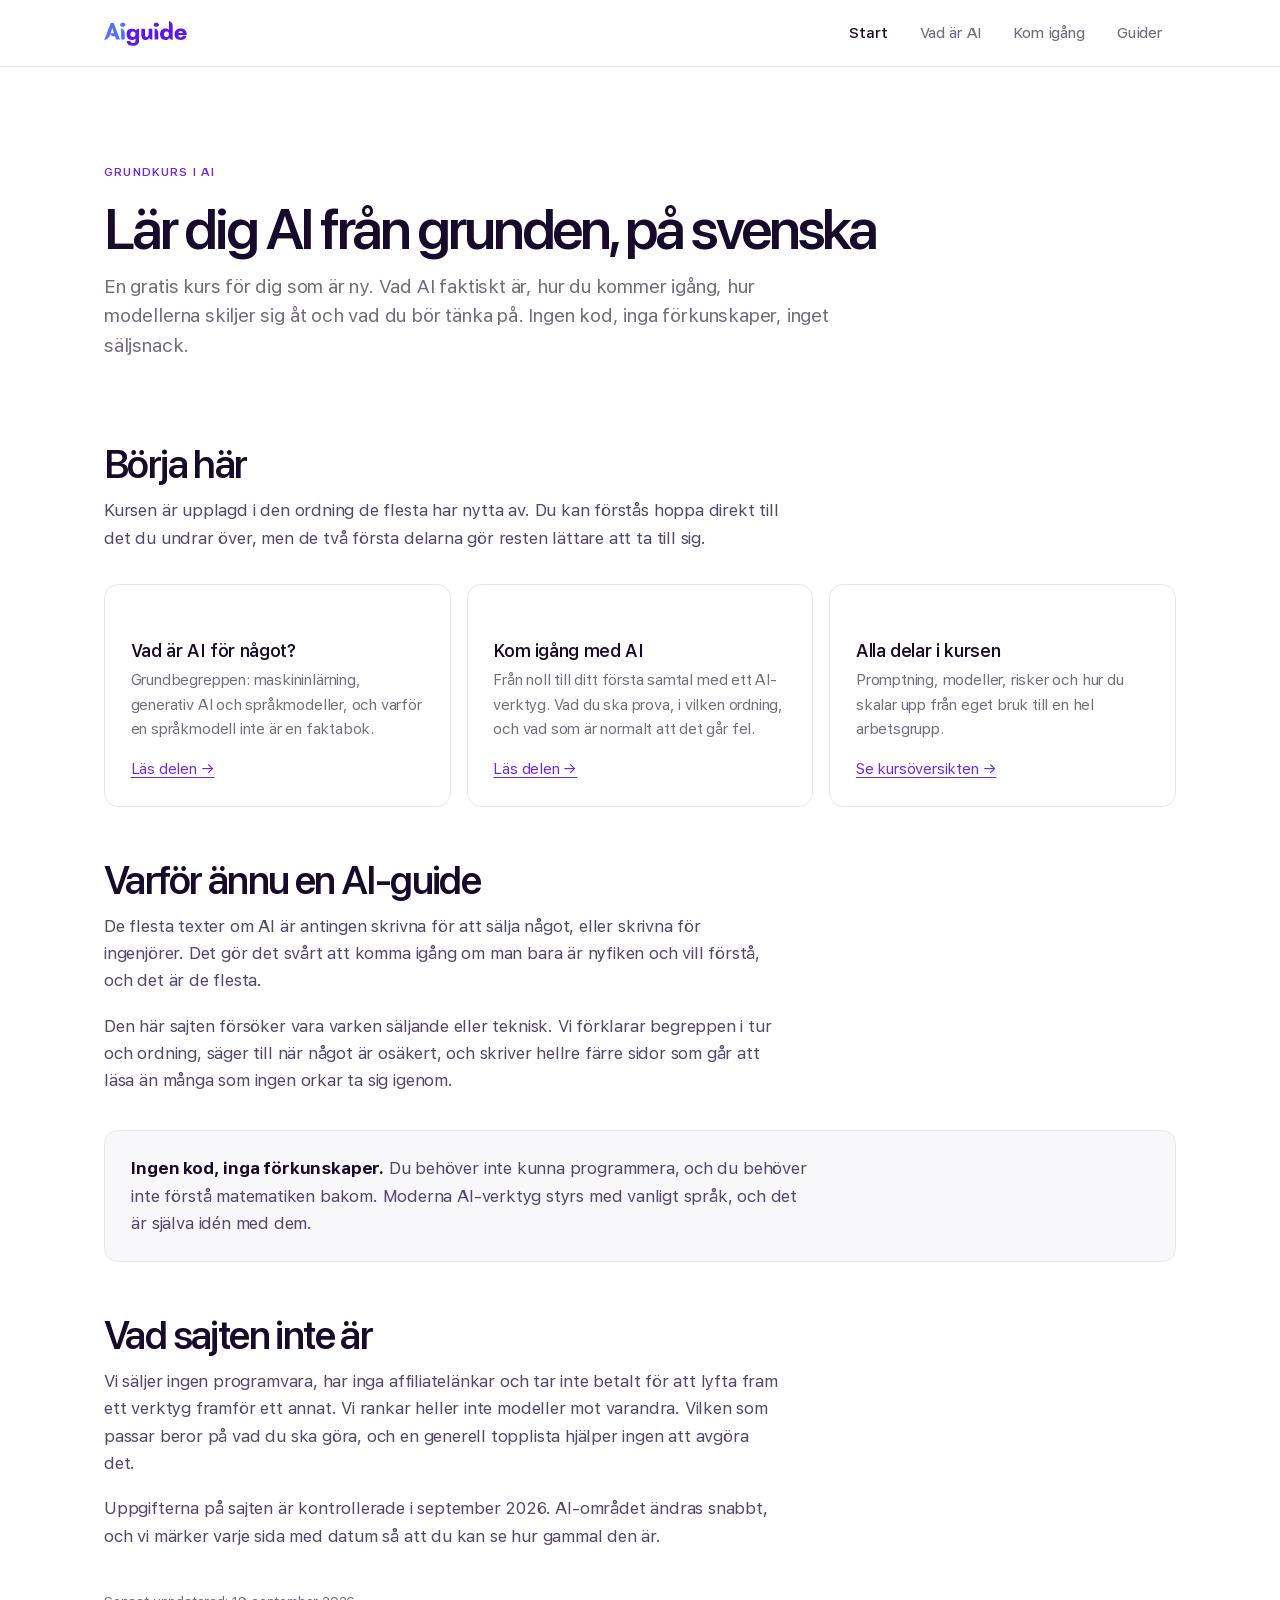
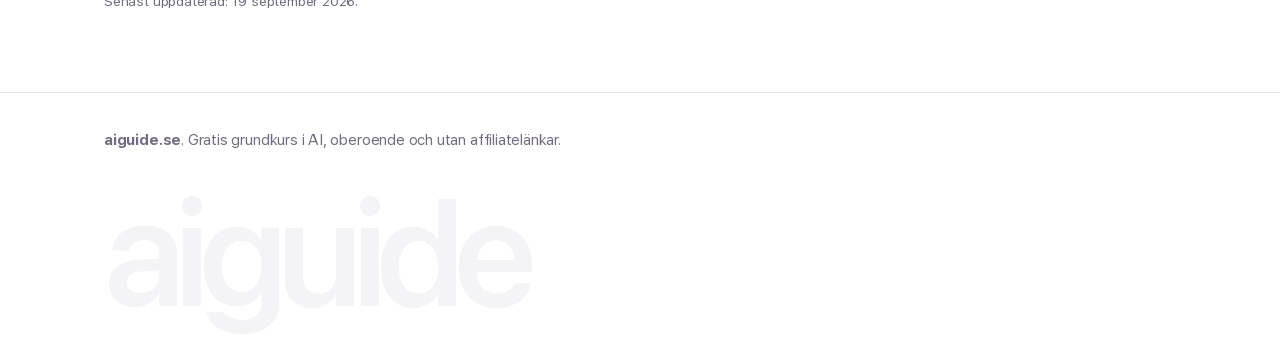
==== commit 1da688bf: "Humanizer-pass: bort med AI-textens kännetecken Underlag: github.com/blader/humanizer (25 mönster, W" ====
--- a/index.html
+++ b/index.html
@@ -3,7 +3,7 @@
 <head>
 <meta charset="utf-8">
 <meta name="viewport" content="width=device-width, initial-scale=1">
-<title>aiguide.se — grundkurs i AI på svenska</title>
+<title>aiguide.se | grundkurs i AI på svenska</title>
 <meta name="description" content="En gratis grundkurs i AI på svenska. Vad AI är, hur du kommer igång, hur olika modeller skiljer sig och vad du bör tänka på. Förklarande, inte säljande.">
 <link rel="canonical" href="https://aiguide.se/">
 <link rel="icon" href="/assets/favicon.svg" type="image/svg+xml">
@@ -32,7 +32,7 @@
 
     <section class="hero">
       <p class="eyebrow">Grundkurs i AI</p>
-      <h1>Lär dig AI från grunden — på svenska</h1>
+      <h1>Lär dig AI från grunden, på svenska</h1>
       <p class="lede">
         En gratis kurs för dig som är ny. Vad AI faktiskt är, hur du kommer igång, hur modellerna
         skiljer sig åt och vad du bör tänka på. Ingen kod, inga förkunskaper, inget säljsnack.
@@ -42,14 +42,14 @@
     <h2>Börja här</h2>
     <p>
       Kursen är upplagd i den ordning de flesta har nytta av. Du kan förstås hoppa direkt till
-      det du undrar över — men de två första delarna gör resten lättare att ta till sig.
+      det du undrar över, men de två första delarna gör resten lättare att ta till sig.
     </p>
 
     <div class="grid">
       <div class="card">
         <h3>Vad är AI för något?</h3>
         <p>
-          Grundbegreppen: maskininlärning, generativ AI och språkmodeller — och varför en
+          Grundbegreppen: maskininlärning, generativ AI och språkmodeller, och varför en
           språkmodell inte är en faktabok.
         </p>
         <p><a href="/vad-ar-ai/">Läs delen →</a></p>
@@ -75,8 +75,7 @@
     <h2>Varför ännu en AI-guide</h2>
     <p>
       De flesta texter om AI är antingen skrivna för att sälja något, eller skrivna för
-      ingenjörer. Det gör det svårt att komma igång om man bara är nyfiken och vill förstå —
-      vilket är de flesta.
+      ingenjörer. Det gör det svårt att komma igång om man bara är nyfiken och vill förstå, och det är de flesta.
     </p>
     <p>
       Den här sajten försöker vara varken säljande eller teknisk. Vi förklarar begreppen i tur
@@ -87,16 +86,14 @@
     <div class="note">
       <p>
         <strong>Ingen kod, inga förkunskaper.</strong> Du behöver inte kunna programmera, och du
-        behöver inte förstå matematiken bakom. Moderna AI-verktyg styrs med vanligt språk — det är
-        hela poängen med dem.
+        behöver inte förstå matematiken bakom. Moderna AI-verktyg styrs med vanligt språk, och det är själva idén med dem.
       </p>
     </div>
 
     <h2>Vad sajten inte är</h2>
     <p>
       Vi säljer ingen programvara, har inga affiliatelänkar och tar inte betalt för att lyfta fram
-      ett verktyg framför ett annat. Vi rankar heller inte modeller mot varandra — vilken som
-      passar beror på vad du ska göra, och en generell topplista hjälper ingen att avgöra det.
+      ett verktyg framför ett annat. Vi rankar heller inte modeller mot varandra. Vilken som passar beror på vad du ska göra, och en generell topplista hjälper ingen att avgöra det.
     </p>
     <p>
       Uppgifterna på sajten är kontrollerade i september 2026. AI-området ändras snabbt, och vi
@@ -111,7 +108,7 @@
 <footer class="site-foot">
   <div class="wrap">
     <p>
-      <strong>aiguide.se</strong> — gratis grundkurs i AI. Oberoende, utan affiliatelänkar.
+      <strong>aiguide.se</strong>. Gratis grundkurs i AI, oberoende och utan affiliatelänkar.
     </p>
     <p class="foot-mark" aria-hidden="true">aiguide</p>
   </div>
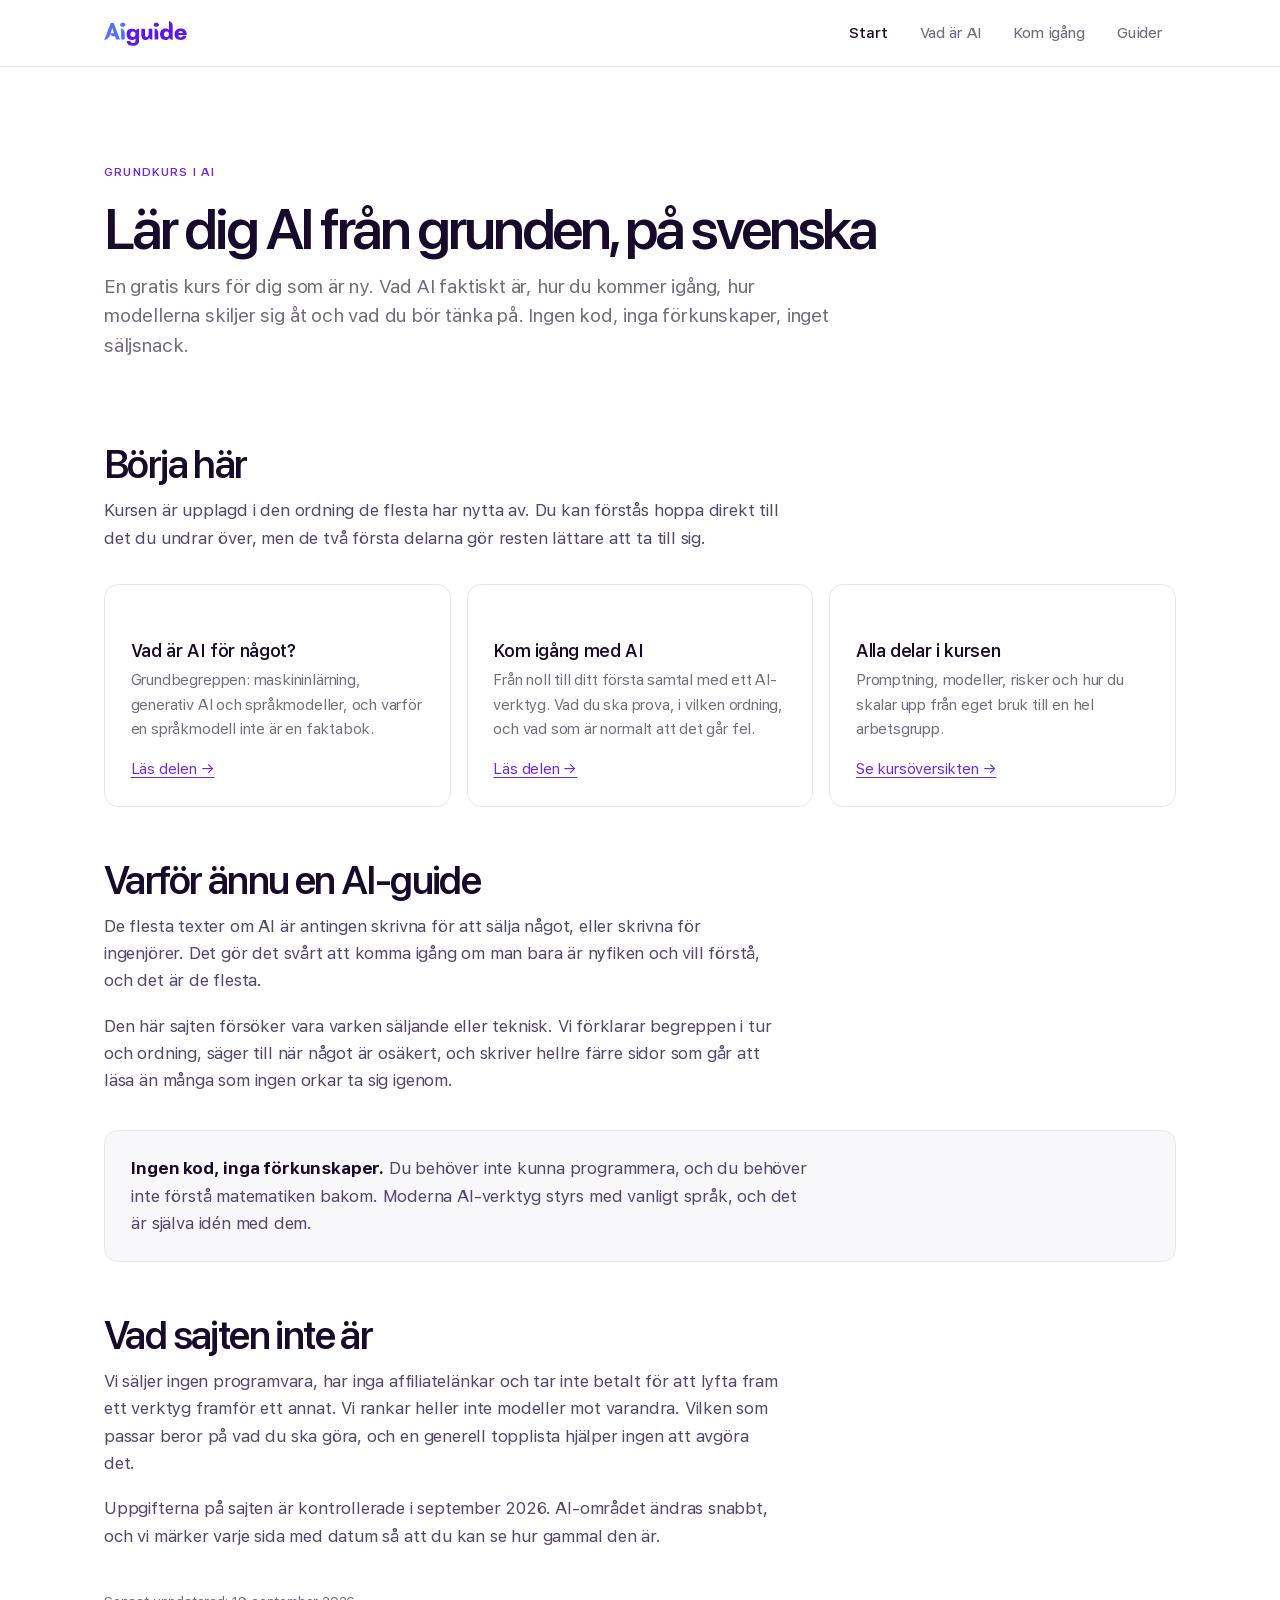
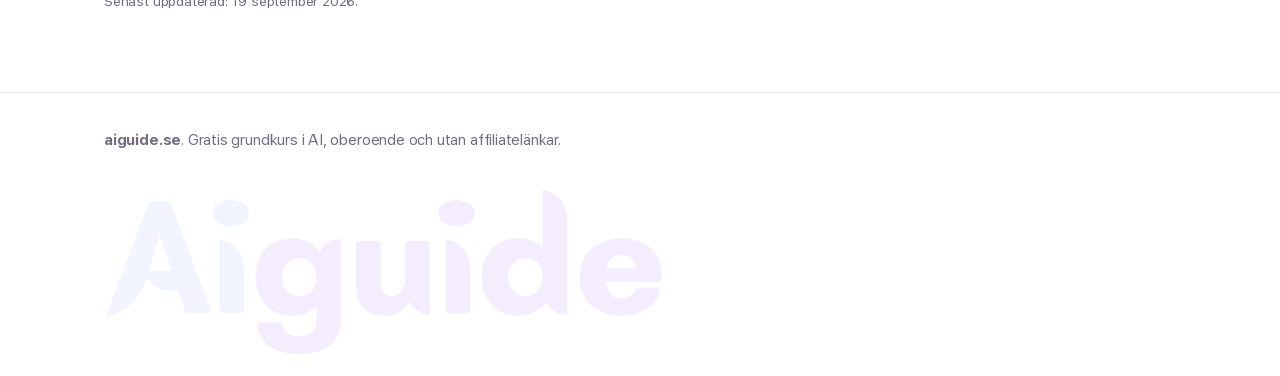
==== commit 7d9a93ae: "Footer: use the real logo instead of typed text The footer watermark was SF Pro body text, not the b" ====
--- a/index.html
+++ b/index.html
@@ -110,7 +110,7 @@
     <p>
       <strong>aiguide.se</strong>. Gratis grundkurs i AI, oberoende och utan affiliatelänkar.
     </p>
-    <p class="foot-mark" aria-hidden="true">aiguide</p>
+    <div class="foot-mark" aria-hidden="true"><img src="/assets/logo.svg" alt="" width="319" height="96"></div>
   </div>
 </footer>
 
--- a/assets/style.css
+++ b/assets/style.css
@@ -185,13 +185,12 @@
   color: var(--muted); font-size: .92rem;
 }
 .site-foot a { color: var(--muted); }
-.foot-mark {
-  font-family: var(--sans); font-weight: 560;
-  font-size: clamp(3rem, 13vw, 9.5rem);
-  line-height: .85; letter-spacing: -.06em;
-  color: var(--ink); opacity: .045;
-  margin: 2.25rem 0 0; user-select: none;
-}
+/* Oversized brand watermark. This is the real logo.svg, not typed text: an earlier pass set the
+   word in SF Pro, which is neither the brand's letterforms nor its Aiguide capitalisation, and
+   line-height:.85 pushed the g descender out of its line box. As an image it scales cleanly and
+   cannot re-wrap or clip. */
+.foot-mark { margin: 2.25rem 0 0; user-select: none; }
+.foot-mark img { display: block; width: min(100%, 560px); height: auto; opacity: .07; }
 
 .updated { font-size: .86rem; color: var(--muted); margin-top: 2.5rem; }
 
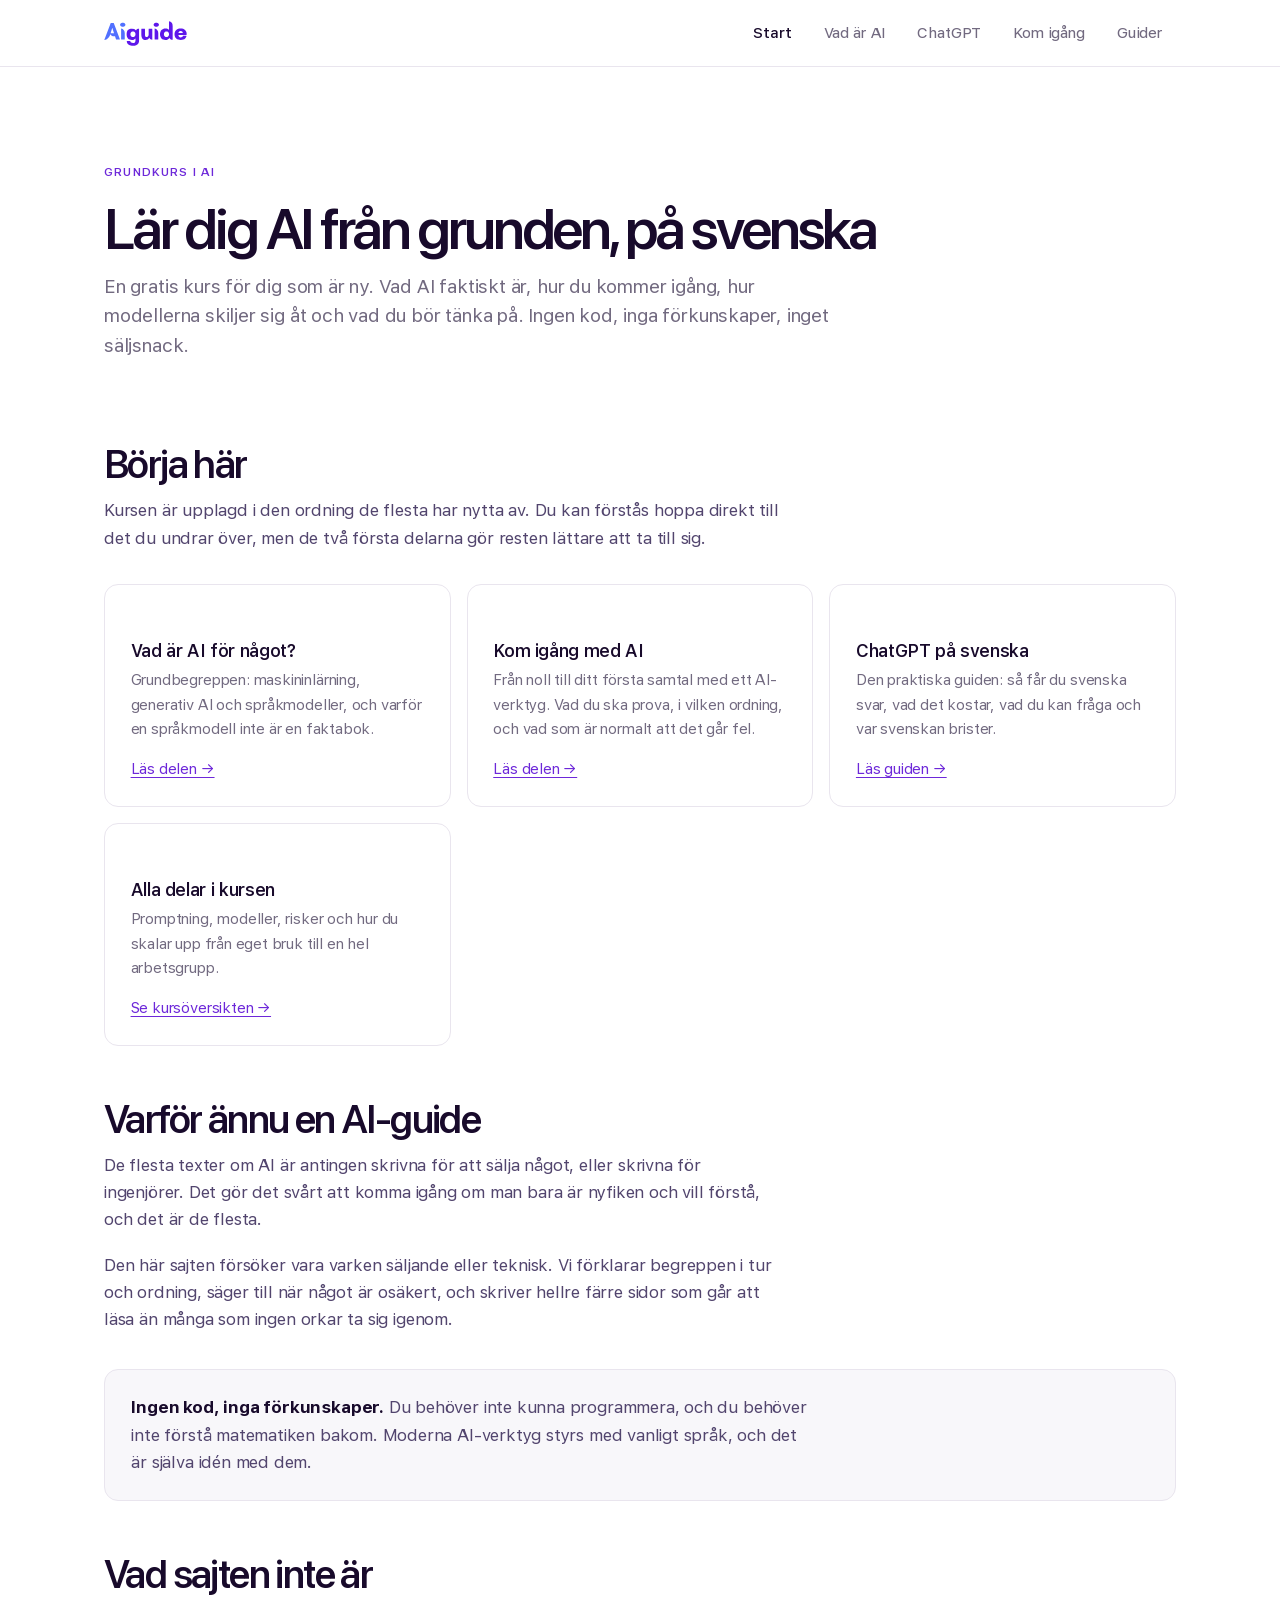
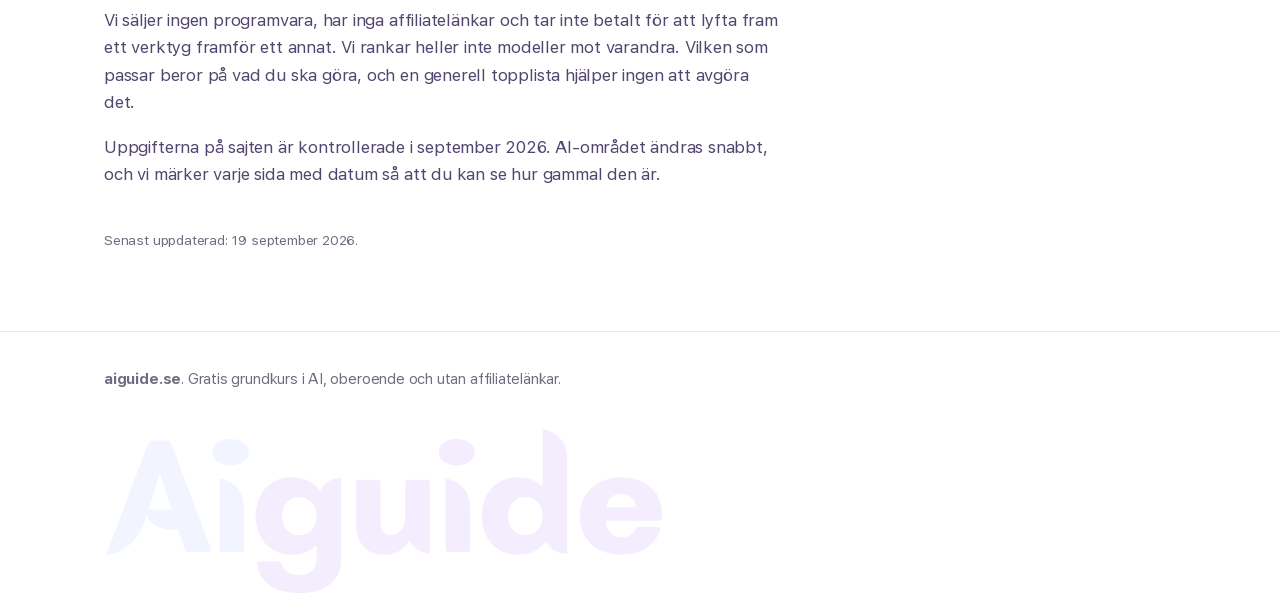
==== commit feb8d36e: "Add /chatgpt-pa-svenska/ — the ChatGPT-in-Swedish guide The keyword research put this cluster at ~24" ====
--- a/index.html
+++ b/index.html
@@ -21,6 +21,7 @@
     <nav class="site-nav" aria-label="Huvudmeny">
       <a href="/" aria-current="page">Start</a>
       <a href="/vad-ar-ai/">Vad är AI</a>
+      <a href="/chatgpt-pa-svenska/">ChatGPT</a>
       <a href="/kom-igang/">Kom igång</a>
       <a href="/guider/">Guider</a>
     </nav>
@@ -61,6 +62,14 @@
           ordning, och vad som är normalt att det går fel.
         </p>
         <p><a href="/kom-igang/">Läs delen →</a></p>
+      </div>
+      <div class="card">
+        <h3>ChatGPT på svenska</h3>
+        <p>
+          Den praktiska guiden: så får du svenska svar, vad det kostar, vad du kan fråga och var
+          svenskan brister.
+        </p>
+        <p><a href="/chatgpt-pa-svenska/">Läs guiden →</a></p>
       </div>
       <div class="card">
         <h3>Alla delar i kursen</h3>
